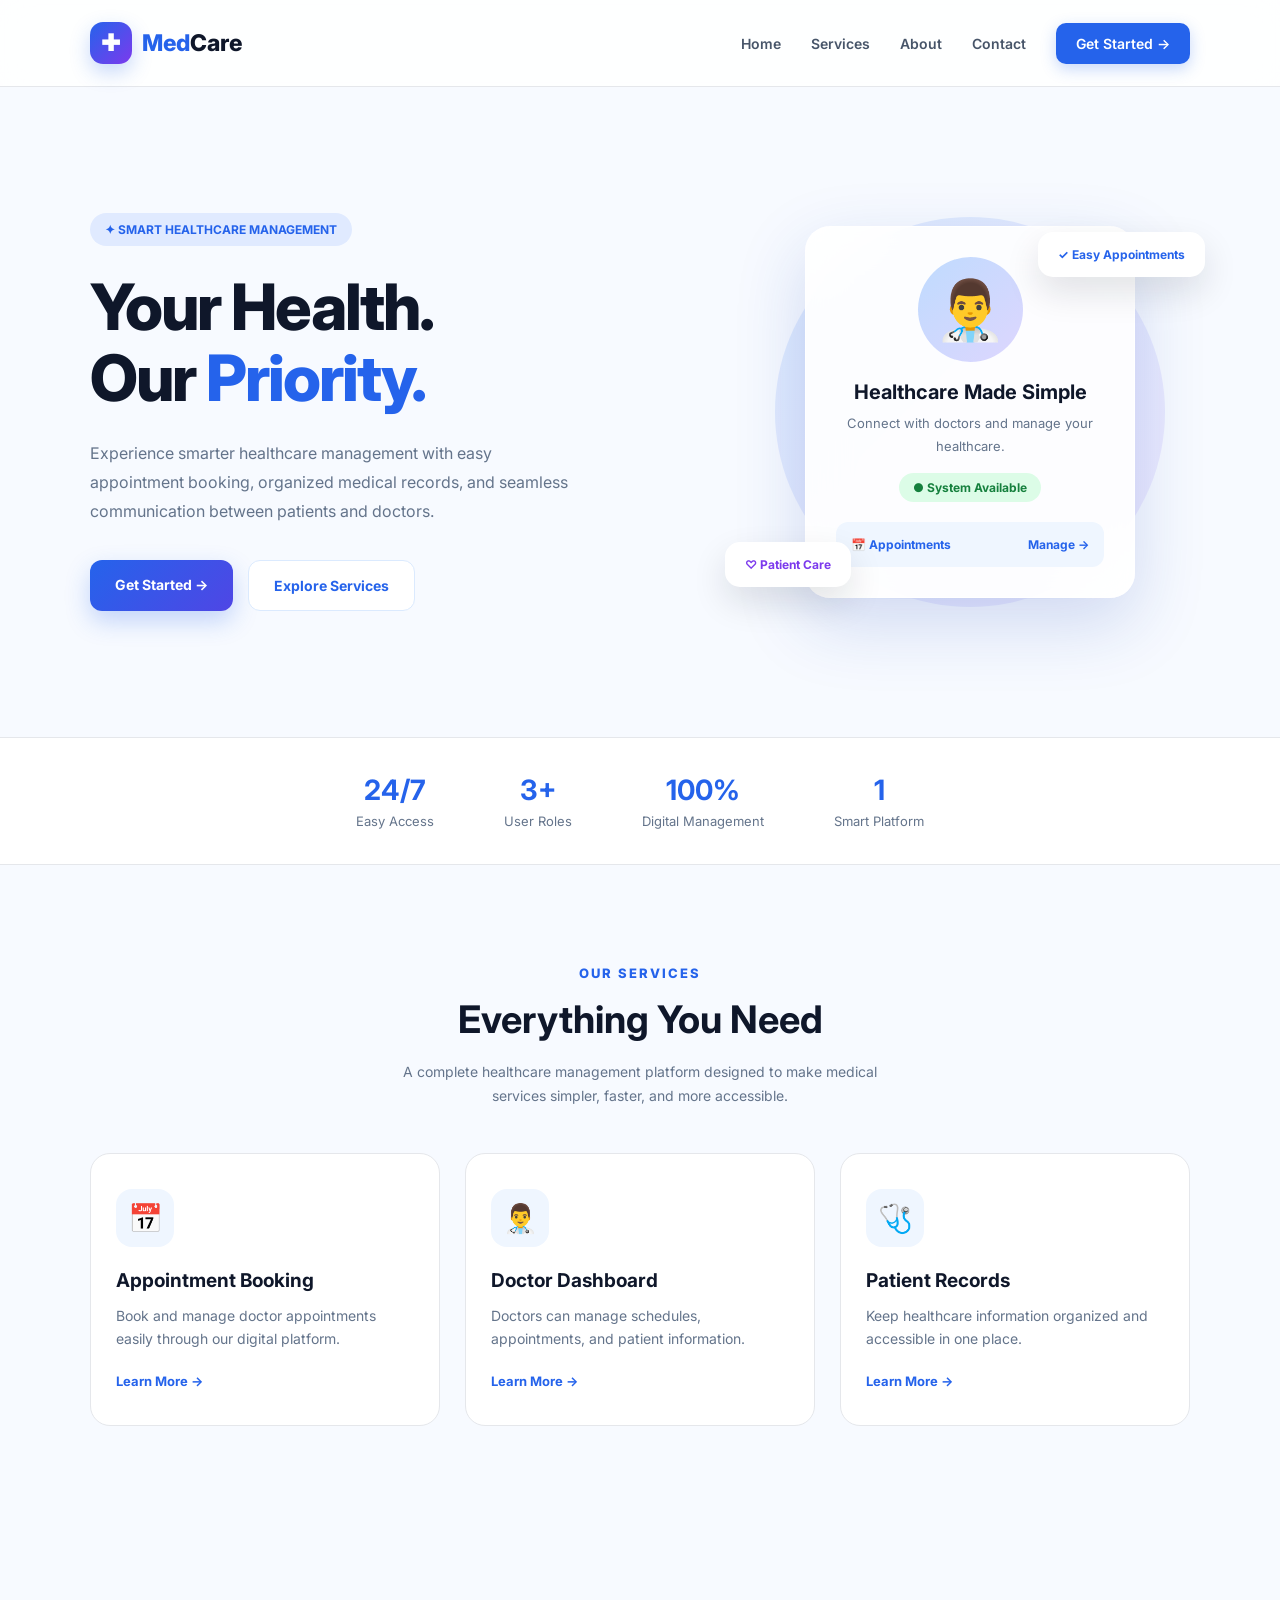
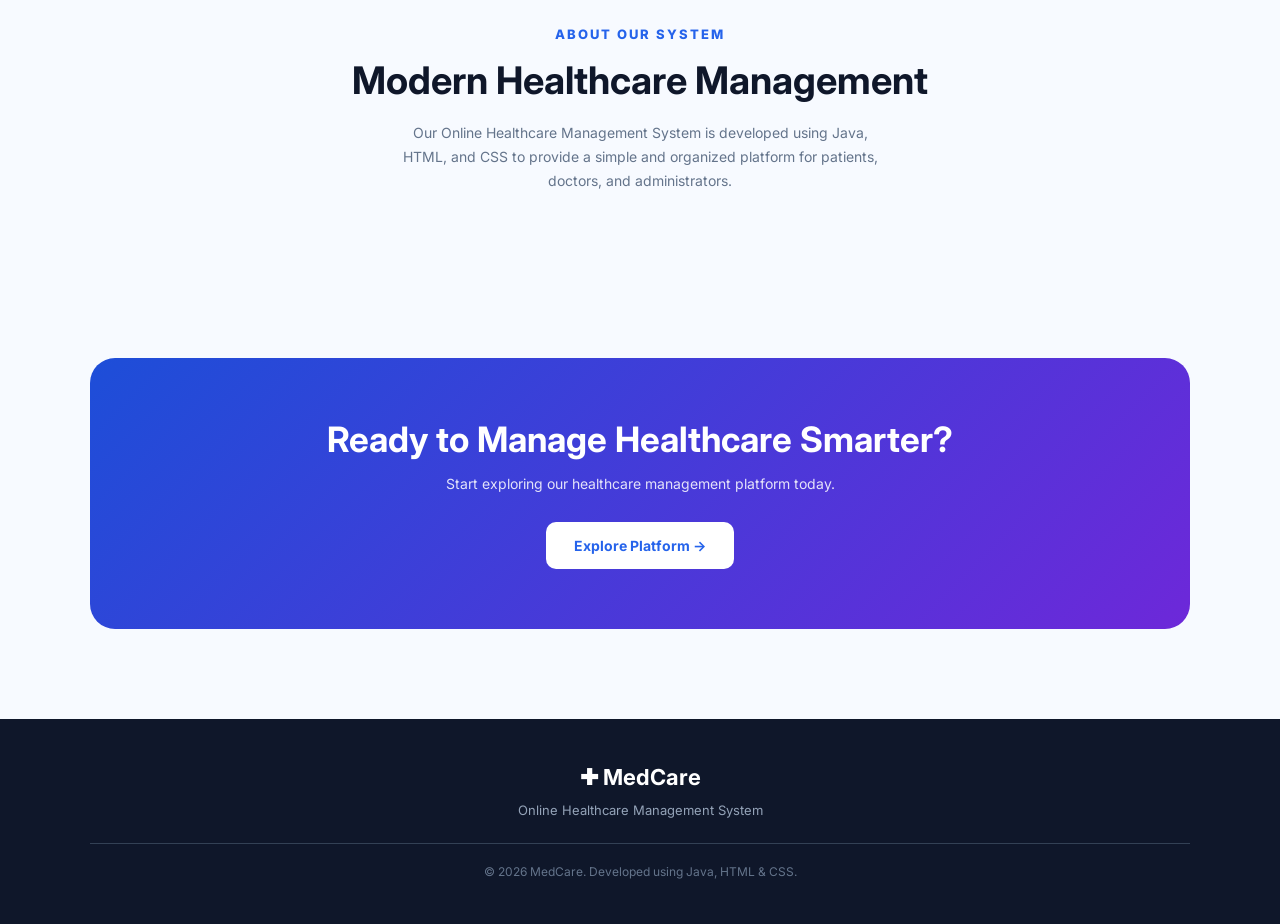
==== index.html @ 3d045054 "Add files via upload" ====
<!DOCTYPE html>
<html lang="en">

<head>

    <meta charset="UTF-8">

    <meta name="viewport" content="width=device-width, initial-scale=1.0">

    <title>MedCare | Online Healthcare Management</title>

    <link rel="preconnect" href="https://fonts.googleapis.com">

    <link rel="preconnect" href="https://fonts.gstatic.com" crossorigin>

    <link href="https://fonts.googleapis.com/css2?family=Inter:wght@400;500;600;700;800&display=swap" rel="stylesheet">

    <style>

        * {
            margin: 0;
            padding: 0;
            box-sizing: border-box;
        }

        html {
            scroll-behavior: smooth;
        }

        body {

            font-family: 'Inter', sans-serif;

            background: #f7faff;

            color: #172554;

            overflow-x: hidden;

        }

        /* NAVBAR */

        header {

            width: 100%;

            padding: 22px 7%;

            display: flex;

            justify-content: space-between;

            align-items: center;

            position: relative;

            z-index: 10;

            background: rgba(255,255,255,0.85);

            backdrop-filter: blur(15px);

            border-bottom: 1px solid #e5e7eb;

        }

        .logo {

            display: flex;

            align-items: center;

            gap: 10px;

            font-size: 23px;

            font-weight: 800;

            color: #2563eb;

        }

        .logo span {

            color: #0f172a;

        }

        .logo-icon {

            width: 42px;

            height: 42px;

            background: linear-gradient(135deg,#2563eb,#7c3aed);

            color: white;

            border-radius: 13px;

            display: flex;

            align-items: center;

            justify-content: center;

            font-size: 23px;

            box-shadow: 0 8px 20px rgba(37,99,235,0.25);

        }

        nav {

            display: flex;

            gap: 30px;

            align-items: center;

        }

        nav a {

            text-decoration: none;

            color: #475569;

            font-size: 14px;

            font-weight: 600;

            transition: 0.3s;

        }

        nav a:hover {

            color: #2563eb;

        }

        .nav-btn {

            background: #2563eb;

            color: white !important;

            padding: 12px 20px;

            border-radius: 10px;

            box-shadow: 0 5px 15px rgba(37,99,235,0.25);

        }

        .nav-btn:hover {

            transform: translateY(-2px);

            background: #1d4ed8;

        }

        /* HERO */

        .hero {

            min-height: 650px;

            padding: 90px 7%;

            display: flex;

            align-items: center;

            justify-content: space-between;

            position: relative;

            overflow: hidden;

        }

        .hero-content {

            max-width: 600px;

            z-index: 2;

            animation: fadeUp 1s ease;

        }

        .badge {

            display: inline-block;

            padding: 9px 15px;

            background: #e0eaff;

            color: #2563eb;

            border-radius: 30px;

            font-size: 12px;

            font-weight: 700;

            margin-bottom: 25px;

        }

        .hero h1 {

            font-size: clamp(38px,5vw,68px);

            line-height: 1.12;

            font-weight: 800;

            letter-spacing: -2px;

            color: #0f172a;

        }

        .hero h1 span {

            color: #2563eb;

        }

        .hero p {

            margin-top: 25px;

            font-size: 16px;

            line-height: 1.8;

            color: #64748b;

            max-width: 490px;

        }

        .hero-buttons {

            margin-top: 35px;

            display: flex;

            gap: 15px;

            flex-wrap: wrap;

        }

        .primary-btn {

            background: linear-gradient(135deg,#2563eb,#4f46e5);

            color: white;

            padding: 16px 25px;

            border-radius: 12px;

            text-decoration: none;

            font-size: 14px;

            font-weight: 700;

            box-shadow: 0 10px 25px rgba(37,99,235,0.25);

            transition: 0.3s;

        }

        .primary-btn:hover {

            transform: translateY(-4px);

            box-shadow: 0 15px 30px rgba(37,99,235,0.35);

        }

        .secondary-btn {

            background: white;

            color: #2563eb;

            border: 1px solid #dbeafe;

            padding: 16px 25px;

            border-radius: 12px;

            text-decoration: none;

            font-size: 14px;

            font-weight: 700;

            transition: 0.3s;

        }

        .secondary-btn:hover {

            transform: translateY(-4px);

            background: #eff6ff;

        }

        /* HERO VISUAL */

        .hero-visual {

            position: relative;

            width: 440px;

            height: 440px;

            display: flex;

            align-items: center;

            justify-content: center;

            animation: float 5s ease-in-out infinite;

        }

        .circle-bg {

            position: absolute;

            width: 390px;

            height: 390px;

            border-radius: 50%;

            background: linear-gradient(135deg,#dbeafe,#ede9fe);

        }

        .doctor-card {

            position: relative;

            width: 330px;

            background: rgba(255,255,255,0.9);

            backdrop-filter: blur(20px);

            padding: 30px;

            border-radius: 25px;

            box-shadow: 0 25px 70px rgba(30,64,175,0.18);

            text-align: center;

            z-index: 2;

            border: 1px solid rgba(255,255,255,0.8);

        }

        .doctor-avatar {

            width: 105px;

            height: 105px;

            margin: auto;

            border-radius: 50%;

            background: linear-gradient(135deg,#bfdbfe,#ddd6fe);

            display: flex;

            align-items: center;

            justify-content: center;

            font-size: 58px;

        }

        .doctor-card h3 {

            margin-top: 18px;

            font-size: 20px;

            color: #0f172a;

        }

        .doctor-card p {

            margin-top: 8px;

            color: #64748b;

            font-size: 13px;

        }

        .online {

            display: inline-block;

            margin-top: 15px;

            padding: 7px 14px;

            border-radius: 30px;

            background: #dcfce7;

            color: #15803d;

            font-size: 12px;

            font-weight: 700;

        }

        .appointment-mini {

            margin-top: 20px;

            background: #eff6ff;

            padding: 15px;

            border-radius: 12px;

            display: flex;

            justify-content: space-between;

            align-items: center;

            font-size: 12px;

            color: #2563eb;

            font-weight: 700;

        }

        /* FLOATING ELEMENTS */

        .floating-card {

            position: absolute;

            background: white;

            padding: 15px 20px;

            border-radius: 15px;

            box-shadow: 0 15px 35px rgba(15,23,42,0.12);

            font-size: 12px;

            font-weight: 700;

            z-index: 4;

            animation: floatSmall 4s ease-in-out infinite;

        }

        .floating-card.one {

            top: 40px;

            right: -15px;

            color: #2563eb;

        }

        .floating-card.two {

            bottom: 45px;

            left: -25px;

            color: #7c3aed;

            animation-delay: 1s;

        }

        /* STATS */

        .stats {

            display: flex;

            justify-content: center;

            gap: 70px;

            padding: 35px 7%;

            background: white;

            border-top: 1px solid #e5e7eb;

            border-bottom: 1px solid #e5e7eb;

            flex-wrap: wrap;

        }

        .stat {

            text-align: center;

        }

        .stat h2 {

            color: #2563eb;

            font-size: 28px;

        }

        .stat p {

            margin-top: 6px;

            color: #64748b;

            font-size: 13px;

        }

        /* SERVICES */

        .services {

            padding: 100px 7%;

            text-align: center;

        }

        .section-tag {

            color: #2563eb;

            font-size: 13px;

            font-weight: 800;

            letter-spacing: 2px;

            text-transform: uppercase;

        }

        .services h2 {

            margin-top: 15px;

            font-size: 38px;

            color: #0f172a;

        }

        .section-description {

            margin: 18px auto 45px;

            color: #64748b;

            max-width: 500px;

            line-height: 1.7;

            font-size: 14px;

        }

        .service-grid {

            display: grid;

            grid-template-columns: repeat(3,1fr);

            gap: 25px;

            max-width: 1100px;

            margin: auto;

        }

        .service-card {

            background: white;

            padding: 35px 25px;

            border-radius: 20px;

            border: 1px solid #e5e7eb;

            text-align: left;

            transition: 0.35s;

        }

        .service-card:hover {

            transform: translateY(-10px);

            box-shadow: 0 20px 45px rgba(37,99,235,0.12);

            border-color: #bfdbfe;

        }

        .service-icon {

            width: 58px;

            height: 58px;

            border-radius: 16px;

            background: #eff6ff;

            display: flex;

            align-items: center;

            justify-content: center;

            font-size: 28px;

            margin-bottom: 22px;

        }

        .service-card h3 {

            color: #0f172a;

            font-size: 19px;

            margin-bottom: 12px;

        }

        .service-card p {

            color: #64748b;

            font-size: 14px;

            line-height: 1.7;

        }

        .service-link {

            display: inline-block;

            margin-top: 22px;

            color: #2563eb;

            font-size: 13px;

            font-weight: 700;

        }

        /* CTA */

        .cta {

            margin: 20px 7% 90px;

            padding: 60px 30px;

            border-radius: 25px;

            background: linear-gradient(135deg,#1d4ed8,#6d28d9);

            text-align: center;

            color: white;

            position: relative;

            overflow: hidden;

        }

        .cta h2 {

            font-size: 35px;

            margin-bottom: 15px;

        }

        .cta p {

            font-size: 14px;

            opacity: 0.85;

            margin-bottom: 30px;

        }

        .cta a {

            display: inline-block;

            padding: 15px 28px;

            background: white;

            color: #2563eb;

            border-radius: 10px;

            text-decoration: none;

            font-weight: 700;

            font-size: 14px;

            transition: 0.3s;

        }

        .cta a:hover {

            transform: scale(1.05);

        }

        /* FOOTER */

        footer {

            background: #0f172a;

            color: white;

            padding: 45px 7%;

            text-align: center;

        }

        footer h3 {

            font-size: 22px;

            margin-bottom: 12px;

        }

        footer p {

            color: #94a3b8;

            font-size: 13px;

        }

        .footer-bottom {

            margin-top: 25px;

            padding-top: 20px;

            border-top: 1px solid #334155;

            font-size: 12px;

            color: #64748b;

        }

        /* ANIMATIONS */

        @keyframes fadeUp {

            from {

                opacity: 0;

                transform: translateY(30px);

            }

            to {

                opacity: 1;

                transform: translateY(0);

            }

        }

        @keyframes float {

            0%,100% {

                transform: translateY(0);

            }

            50% {

                transform: translateY(-15px);

            }

        }

        @keyframes floatSmall {

            0%,100% {

                transform: translateY(0);

            }

            50% {

                transform: translateY(-12px);

            }

        }

        /* RESPONSIVE */

        @media(max-width:900px) {

            .hero {

                flex-direction: column;

                text-align: center;

                gap: 50px;

                padding-top: 60px;

            }

            .hero-content {

                max-width: 650px;

            }

            .hero p {

                margin-left: auto;

                margin-right: auto;

            }

            .hero-buttons {

                justify-content: center;

            }

            .service-grid {

                grid-template-columns: repeat(2,1fr);

            }

            .hero-visual {

                width: 100%;

                max-width: 440px;

            }

        }

        @media(max-width:600px) {

            header {

                padding: 18px 5%;

            }

            nav {

                gap: 12px;

            }

            nav a:not(.nav-btn) {

                display: none;

            }

            .hero {

                padding: 60px 5%;

            }

            .hero h1 {

                font-size: 40px;

            }

            .hero-visual {

                transform: scale(0.8);

                margin: -40px 0;

            }

            .service-grid {

                grid-template-columns: 1fr;

            }

            .services {

                padding: 70px 5%;

            }

            .services h2 {

                font-size: 30px;

            }

            .stats {

                gap: 30px;

            }

            .cta {

                margin: 10px 5% 60px;

            }

            .cta h2 {

                font-size: 28px;

            }

        }

    </style>

</head>

<body>


<!-- NAVBAR -->

<header>

    <div class="logo">

        <div class="logo-icon">✚</div>

        <div>Med<span>Care</span></div>

    </div>

    <nav>

        <a href="#">Home</a>

        <a href="#services">Services</a>

        <a href="#about">About</a>

        <a href="#contact">Contact</a>

        <a href="#login" class="nav-btn">Get Started →</a>

    </nav>

</header>


<!-- HERO SECTION -->

<section class="hero">

    <div class="hero-content">

        <div class="badge">

            ✦ SMART HEALTHCARE MANAGEMENT

        </div>

        <h1>

            Your Health.<br>

            Our <span>Priority.</span>

        </h1>

        <p>

            Experience smarter healthcare management with easy appointment booking, organized medical records, and seamless communication between patients and doctors.

        </p>

        <div class="hero-buttons">

            <a href="#login" class="primary-btn">

                Get Started →

            </a>

            <a href="#services" class="secondary-btn">

                Explore Services

            </a>

        </div>

    </div>


    <!-- HERO VISUAL -->

    <div class="hero-visual">

        <div class="circle-bg"></div>

        <div class="floating-card one">

            ✓ Easy Appointments

        </div>

        <div class="floating-card two">

            ♡ Patient Care

        </div>

        <div class="doctor-card">

            <div class="doctor-avatar">

                👨‍⚕️

            </div>

            <h3>Healthcare Made Simple</h3>

            <p>Connect with doctors and manage your healthcare.</p>

            <div class="online">

                ● System Available

            </div>

            <div class="appointment-mini">

                <span>📅 Appointments</span>

                <span>Manage →</span>

            </div>

        </div>

    </div>

</section>


<!-- STATS -->

<section class="stats">

    <div class="stat">

        <h2>24/7</h2>

        <p>Easy Access</p>

    </div>

    <div class="stat">

        <h2>3+</h2>

        <p>User Roles</p>

    </div>

    <div class="stat">

        <h2>100%</h2>

        <p>Digital Management</p>

    </div>

    <div class="stat">

        <h2>1</h2>

        <p>Smart Platform</p>

    </div>

</section>


<!-- SERVICES -->

<section class="services" id="services">

    <div class="section-tag">

        OUR SERVICES

    </div>

    <h2>Everything You Need</h2>

    <p class="section-description">

        A complete healthcare management platform designed to make medical services simpler, faster, and more accessible.

    </p>


    <div class="service-grid">


        <div class="service-card">

            <div class="service-icon">📅</div>

            <h3>Appointment Booking</h3>

            <p>

                Book and manage doctor appointments easily through our digital platform.

            </p>

            <span class="service-link">Learn More →</span>

        </div>


        <div class="service-card">

            <div class="service-icon">👨‍⚕️</div>

            <h3>Doctor Dashboard</h3>

            <p>

                Doctors can manage schedules, appointments, and patient information.

            </p>

            <span class="service-link">Learn More →</span>

        </div>


        <div class="service-card">

            <div class="service-icon">🩺</div>

            <h3>Patient Records</h3>

            <p>

                Keep healthcare information organized and accessible in one place.

            </p>

            <span class="service-link">Learn More →</span>

        </div>


    </div>

</section>


<!-- ABOUT -->

<section class="services" id="about">

    <div class="section-tag">

        ABOUT OUR SYSTEM

    </div>

    <h2>Modern Healthcare Management</h2>

    <p class="section-description">

        Our Online Healthcare Management System is developed using Java, HTML, and CSS to provide a simple and organized platform for patients, doctors, and administrators.

    </p>

</section>


<!-- CTA -->

<section class="cta" id="login">

    <h2>Ready to Manage Healthcare Smarter?</h2>

    <p>

        Start exploring our healthcare management platform today.

    </p>

    <a href="#services">

        Explore Platform →

    </a>

</section>


<!-- FOOTER -->

<footer id="contact">

    <h3>✚ MedCare</h3>

    <p>

        Online Healthcare Management System

    </p>

    <div class="footer-bottom">

        © 2026 MedCare. Developed using Java, HTML & CSS.

    </div>

</footer>


</body>

</html>
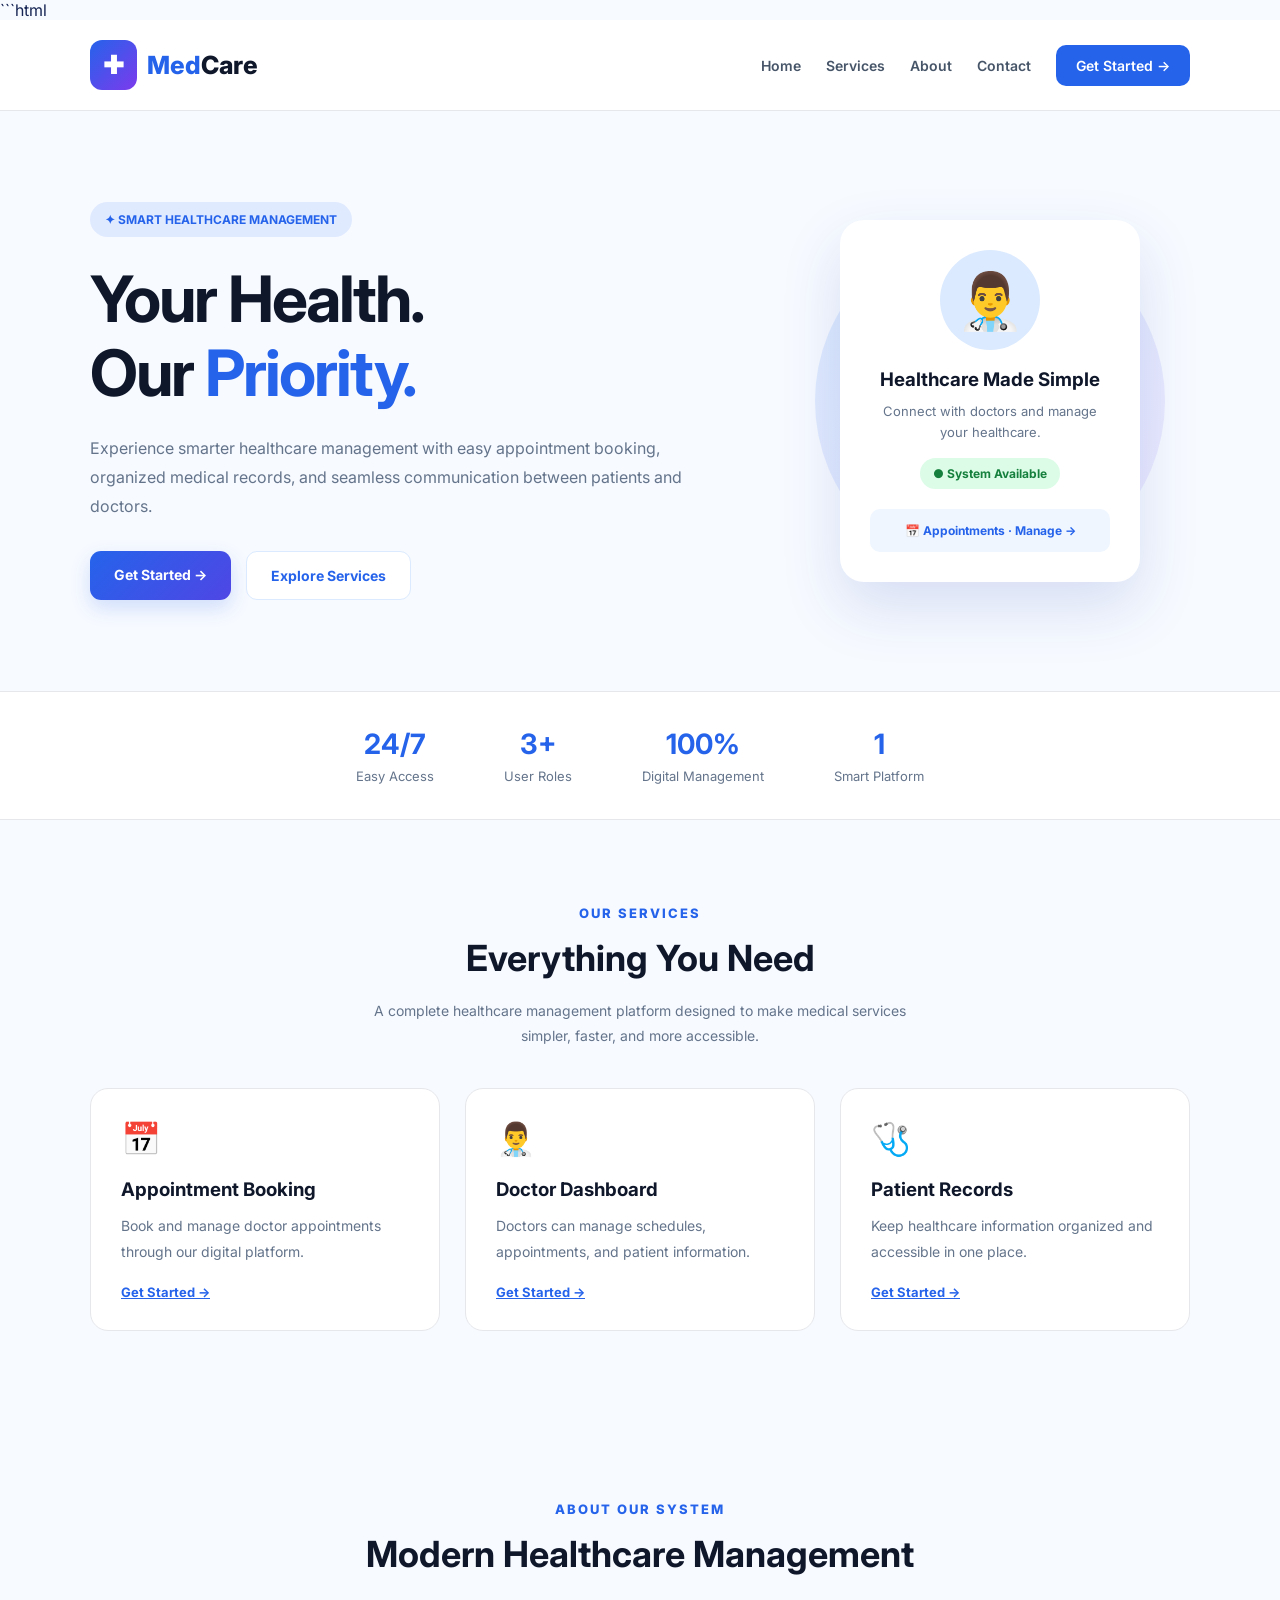
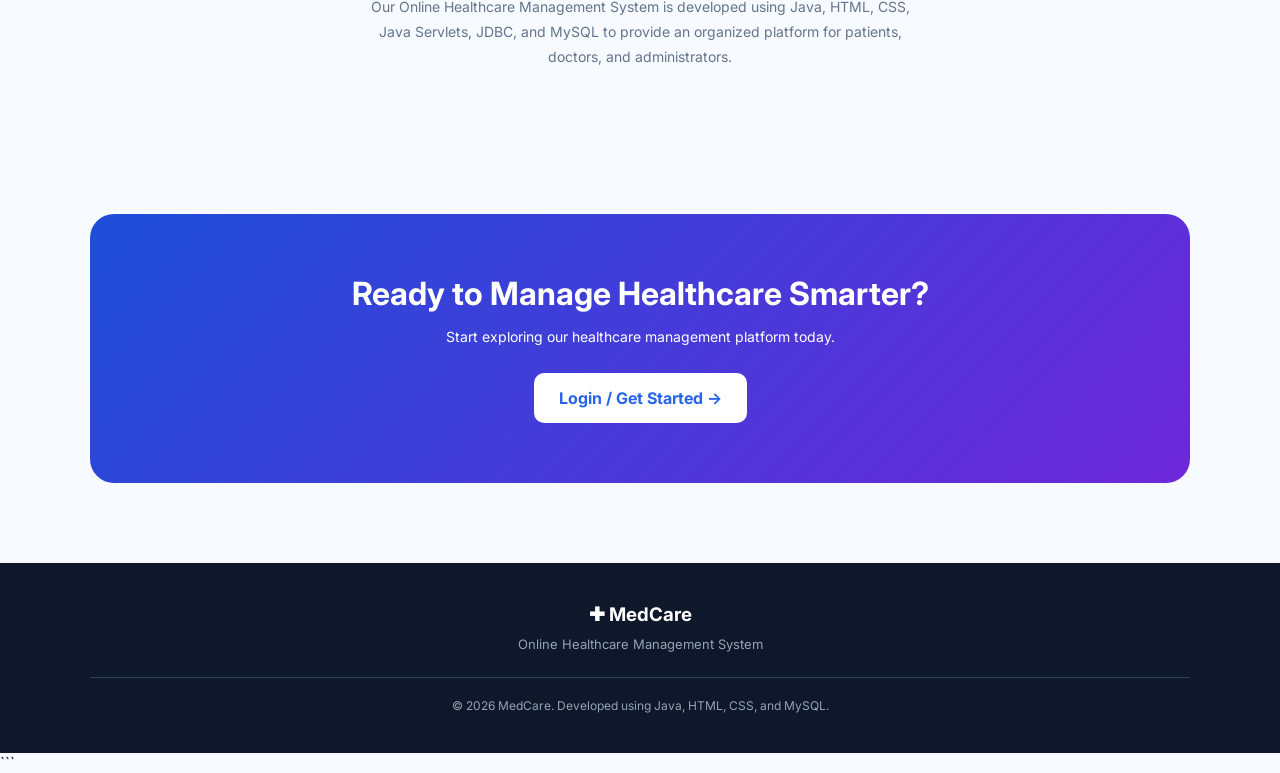
==== commit ac6ac3a9: "Complete healthcare system workflows and docs" ====
--- a/index.html
+++ b/index.html
@@ -1,1312 +1,508 @@
-<!DOCTYPE html>
-<html lang="en">
-
-<head>
-
-    <meta charset="UTF-8">
-
-    <meta name="viewport" content="width=device-width, initial-scale=1.0">
-
-    <title>MedCare | Online Healthcare Management</title>
-
-    <link rel="preconnect" href="https://fonts.googleapis.com">
-
-    <link rel="preconnect" href="https://fonts.gstatic.com" crossorigin>
-
-    <link href="https://fonts.googleapis.com/css2?family=Inter:wght@400;500;600;700;800&display=swap" rel="stylesheet">
-
-    <style>
-
-        * {
-            margin: 0;
-            padding: 0;
-            box-sizing: border-box;
-        }
-
-        html {
-            scroll-behavior: smooth;
-        }
-
-        body {
-
-            font-family: 'Inter', sans-serif;
-
-            background: #f7faff;
-
-            color: #172554;
-
-            overflow-x: hidden;
-
-        }
-
-        /* NAVBAR */
-
-        header {
-
-            width: 100%;
-
-            padding: 22px 7%;
-
-            display: flex;
-
-            justify-content: space-between;
-
-            align-items: center;
-
-            position: relative;
-
-            z-index: 10;
-
-            background: rgba(255,255,255,0.85);
-
-            backdrop-filter: blur(15px);
-
-            border-bottom: 1px solid #e5e7eb;
-
-        }
-
-        .logo {
-
-            display: flex;
-
-            align-items: center;
-
-            gap: 10px;
-
-            font-size: 23px;
-
-            font-weight: 800;
-
-            color: #2563eb;
-
-        }
-
-        .logo span {
-
-            color: #0f172a;
-
-        }
-
-        .logo-icon {
-
-            width: 42px;
-
-            height: 42px;
-
-            background: linear-gradient(135deg,#2563eb,#7c3aed);
-
-            color: white;
-
-            border-radius: 13px;
-
-            display: flex;
-
-            align-items: center;
-
-            justify-content: center;
-
-            font-size: 23px;
-
-            box-shadow: 0 8px 20px rgba(37,99,235,0.25);
-
-        }
-
-        nav {
-
-            display: flex;
-
-            gap: 30px;
-
-            align-items: center;
-
-        }
-
-        nav a {
-
-            text-decoration: none;
-
-            color: #475569;
-
-            font-size: 14px;
-
-            font-weight: 600;
-
-            transition: 0.3s;
-
-        }
-
-        nav a:hover {
-
-            color: #2563eb;
-
-        }
-
-        .nav-btn {
-
-            background: #2563eb;
-
-            color: white !important;
-
-            padding: 12px 20px;
-
-            border-radius: 10px;
-
-            box-shadow: 0 5px 15px rgba(37,99,235,0.25);
-
-        }
-
-        .nav-btn:hover {
-
-            transform: translateY(-2px);
-
-            background: #1d4ed8;
-
-        }
-
-        /* HERO */
-
-        .hero {
-
-            min-height: 650px;
-
-            padding: 90px 7%;
-
-            display: flex;
-
-            align-items: center;
-
-            justify-content: space-between;
-
-            position: relative;
-
-            overflow: hidden;
-
-        }
-
-        .hero-content {
-
-            max-width: 600px;
-
-            z-index: 2;
-
-            animation: fadeUp 1s ease;
-
-        }
-
-        .badge {
-
-            display: inline-block;
-
-            padding: 9px 15px;
-
-            background: #e0eaff;
-
-            color: #2563eb;
-
-            border-radius: 30px;
-
-            font-size: 12px;
-
-            font-weight: 700;
-
-            margin-bottom: 25px;
-
-        }
-
-        .hero h1 {
-
-            font-size: clamp(38px,5vw,68px);
-
-            line-height: 1.12;
-
-            font-weight: 800;
-
-            letter-spacing: -2px;
-
-            color: #0f172a;
-
-        }
-
-        .hero h1 span {
-
-            color: #2563eb;
-
-        }
-
-        .hero p {
-
-            margin-top: 25px;
-
-            font-size: 16px;
-
-            line-height: 1.8;
-
-            color: #64748b;
-
-            max-width: 490px;
-
-        }
-
-        .hero-buttons {
-
-            margin-top: 35px;
-
-            display: flex;
-
-            gap: 15px;
-
-            flex-wrap: wrap;
-
-        }
-
-        .primary-btn {
-
-            background: linear-gradient(135deg,#2563eb,#4f46e5);
-
-            color: white;
-
-            padding: 16px 25px;
-
-            border-radius: 12px;
-
-            text-decoration: none;
-
-            font-size: 14px;
-
-            font-weight: 700;
-
-            box-shadow: 0 10px 25px rgba(37,99,235,0.25);
-
-            transition: 0.3s;
-
-        }
-
-        .primary-btn:hover {
-
-            transform: translateY(-4px);
-
-            box-shadow: 0 15px 30px rgba(37,99,235,0.35);
-
-        }
-
-        .secondary-btn {
-
-            background: white;
-
-            color: #2563eb;
-
-            border: 1px solid #dbeafe;
-
-            padding: 16px 25px;
-
-            border-radius: 12px;
-
-            text-decoration: none;
-
-            font-size: 14px;
-
-            font-weight: 700;
-
-            transition: 0.3s;
-
-        }
-
-        .secondary-btn:hover {
-
-            transform: translateY(-4px);
-
-            background: #eff6ff;
-
-        }
-
-        /* HERO VISUAL */
-
-        .hero-visual {
-
-            position: relative;
-
-            width: 440px;
-
-            height: 440px;
-
-            display: flex;
-
-            align-items: center;
-
-            justify-content: center;
-
-            animation: float 5s ease-in-out infinite;
-
-        }
-
-        .circle-bg {
-
-            position: absolute;
-
-            width: 390px;
-
-            height: 390px;
-
-            border-radius: 50%;
-
-            background: linear-gradient(135deg,#dbeafe,#ede9fe);
-
-        }
-
-        .doctor-card {
-
-            position: relative;
-
-            width: 330px;
-
-            background: rgba(255,255,255,0.9);
-
-            backdrop-filter: blur(20px);
-
-            padding: 30px;
-
-            border-radius: 25px;
-
-            box-shadow: 0 25px 70px rgba(30,64,175,0.18);
-
-            text-align: center;
-
-            z-index: 2;
-
-            border: 1px solid rgba(255,255,255,0.8);
-
-        }
-
-        .doctor-avatar {
-
-            width: 105px;
-
-            height: 105px;
-
-            margin: auto;
-
-            border-radius: 50%;
-
-            background: linear-gradient(135deg,#bfdbfe,#ddd6fe);
-
-            display: flex;
-
-            align-items: center;
-
-            justify-content: center;
-
-            font-size: 58px;
-
-        }
-
-        .doctor-card h3 {
-
-            margin-top: 18px;
-
-            font-size: 20px;
-
-            color: #0f172a;
-
-        }
-
-        .doctor-card p {
-
-            margin-top: 8px;
-
-            color: #64748b;
-
-            font-size: 13px;
-
-        }
-
-        .online {
-
-            display: inline-block;
-
-            margin-top: 15px;
-
-            padding: 7px 14px;
-
-            border-radius: 30px;
-
-            background: #dcfce7;
-
-            color: #15803d;
-
-            font-size: 12px;
-
-            font-weight: 700;
-
-        }
-
-        .appointment-mini {
-
-            margin-top: 20px;
-
-            background: #eff6ff;
-
-            padding: 15px;
-
-            border-radius: 12px;
-
-            display: flex;
-
-            justify-content: space-between;
-
-            align-items: center;
-
-            font-size: 12px;
-
-            color: #2563eb;
-
-            font-weight: 700;
-
-        }
-
-        /* FLOATING ELEMENTS */
-
-        .floating-card {
-
-            position: absolute;
-
-            background: white;
-
-            padding: 15px 20px;
-
-            border-radius: 15px;
-
-            box-shadow: 0 15px 35px rgba(15,23,42,0.12);
-
-            font-size: 12px;
-
-            font-weight: 700;
-
-            z-index: 4;
-
-            animation: floatSmall 4s ease-in-out infinite;
-
-        }
-
-        .floating-card.one {
-
-            top: 40px;
-
-            right: -15px;
-
-            color: #2563eb;
-
-        }
-
-        .floating-card.two {
-
-            bottom: 45px;
-
-            left: -25px;
-
-            color: #7c3aed;
-
-            animation-delay: 1s;
-
-        }
-
-        /* STATS */
-
-        .stats {
-
-            display: flex;
-
-            justify-content: center;
-
-            gap: 70px;
-
-            padding: 35px 7%;
-
-            background: white;
-
-            border-top: 1px solid #e5e7eb;
-
-            border-bottom: 1px solid #e5e7eb;
-
-            flex-wrap: wrap;
-
-        }
-
-        .stat {
-
-            text-align: center;
-
-        }
-
-        .stat h2 {
-
-            color: #2563eb;
-
-            font-size: 28px;
-
-        }
-
-        .stat p {
-
-            margin-top: 6px;
-
-            color: #64748b;
-
-            font-size: 13px;
-
-        }
-
-        /* SERVICES */
-
-        .services {
-
-            padding: 100px 7%;
-
-            text-align: center;
-
-        }
-
-        .section-tag {
-
-            color: #2563eb;
-
-            font-size: 13px;
-
-            font-weight: 800;
-
-            letter-spacing: 2px;
-
-            text-transform: uppercase;
-
-        }
-
-        .services h2 {
-
-            margin-top: 15px;
-
-            font-size: 38px;
-
-            color: #0f172a;
-
-        }
-
-        .section-description {
-
-            margin: 18px auto 45px;
-
-            color: #64748b;
-
-            max-width: 500px;
-
-            line-height: 1.7;
-
-            font-size: 14px;
-
-        }
-
-        .service-grid {
-
-            display: grid;
-
-            grid-template-columns: repeat(3,1fr);
-
-            gap: 25px;
-
-            max-width: 1100px;
-
-            margin: auto;
-
-        }
-
-        .service-card {
-
-            background: white;
-
-            padding: 35px 25px;
-
-            border-radius: 20px;
-
-            border: 1px solid #e5e7eb;
-
-            text-align: left;
-
-            transition: 0.35s;
-
-        }
-
-        .service-card:hover {
-
-            transform: translateY(-10px);
-
-            box-shadow: 0 20px 45px rgba(37,99,235,0.12);
-
-            border-color: #bfdbfe;
-
-        }
-
-        .service-icon {
-
-            width: 58px;
-
-            height: 58px;
-
-            border-radius: 16px;
-
-            background: #eff6ff;
-
-            display: flex;
-
-            align-items: center;
-
-            justify-content: center;
-
-            font-size: 28px;
-
-            margin-bottom: 22px;
-
-        }
-
-        .service-card h3 {
-
-            color: #0f172a;
-
-            font-size: 19px;
-
-            margin-bottom: 12px;
-
-        }
-
-        .service-card p {
-
-            color: #64748b;
-
-            font-size: 14px;
-
-            line-height: 1.7;
-
-        }
-
-        .service-link {
-
-            display: inline-block;
-
-            margin-top: 22px;
-
-            color: #2563eb;
-
-            font-size: 13px;
-
-            font-weight: 700;
-
-        }
-
-        /* CTA */
-
-        .cta {
-
-            margin: 20px 7% 90px;
-
-            padding: 60px 30px;
-
-            border-radius: 25px;
-
-            background: linear-gradient(135deg,#1d4ed8,#6d28d9);
-
-            text-align: center;
-
-            color: white;
-
-            position: relative;
-
-            overflow: hidden;
-
-        }
-
-        .cta h2 {
-
-            font-size: 35px;
-
-            margin-bottom: 15px;
-
-        }
-
-        .cta p {
-
-            font-size: 14px;
-
-            opacity: 0.85;
-
-            margin-bottom: 30px;
-
-        }
-
-        .cta a {
-
-            display: inline-block;
-
-            padding: 15px 28px;
-
-            background: white;
-
-            color: #2563eb;
-
-            border-radius: 10px;
-
-            text-decoration: none;
-
-            font-weight: 700;
-
-            font-size: 14px;
-
-            transition: 0.3s;
-
-        }
-
-        .cta a:hover {
-
-            transform: scale(1.05);
-
-        }
-
-        /* FOOTER */
-
-        footer {
-
-            background: #0f172a;
-
-            color: white;
-
-            padding: 45px 7%;
-
-            text-align: center;
-
-        }
-
-        footer h3 {
-
-            font-size: 22px;
-
-            margin-bottom: 12px;
-
-        }
-
-        footer p {
-
-            color: #94a3b8;
-
-            font-size: 13px;
-
-        }
-
-        .footer-bottom {
-
-            margin-top: 25px;
-
-            padding-top: 20px;
-
-            border-top: 1px solid #334155;
-
-            font-size: 12px;
-
-            color: #64748b;
-
-        }
-
-        /* ANIMATIONS */
-
-        @keyframes fadeUp {
-
-            from {
-
-                opacity: 0;
-
-                transform: translateY(30px);
-
-            }
-
-            to {
-
-                opacity: 1;
-
-                transform: translateY(0);
-
-            }
-
-        }
-
-        @keyframes float {
-
-            0%,100% {
-
-                transform: translateY(0);
-
-            }
-
-            50% {
-
-                transform: translateY(-15px);
-
-            }
-
-        }
-
-        @keyframes floatSmall {
-
-            0%,100% {
-
-                transform: translateY(0);
-
-            }
-
-            50% {
-
-                transform: translateY(-12px);
-
-            }
-
-        }
-
-        /* RESPONSIVE */
-
-        @media(max-width:900px) {
-
-            .hero {
-
-                flex-direction: column;
-
-                text-align: center;
-
-                gap: 50px;
-
-                padding-top: 60px;
-
-            }
-
-            .hero-content {
-
-                max-width: 650px;
-
-            }
-
-            .hero p {
-
-                margin-left: auto;
-
-                margin-right: auto;
-
-            }
-
-            .hero-buttons {
-
-                justify-content: center;
-
-            }
-
-            .service-grid {
-
-                grid-template-columns: repeat(2,1fr);
-
-            }
-
-            .hero-visual {
-
-                width: 100%;
-
-                max-width: 440px;
-
-            }
-
-        }
-
-        @media(max-width:600px) {
-
-            header {
-
-                padding: 18px 5%;
-
-            }
-
-            nav {
-
-                gap: 12px;
-
-            }
-
-            nav a:not(.nav-btn) {
-
-                display: none;
-
-            }
-
-            .hero {
-
-                padding: 60px 5%;
-
-            }
-
-            .hero h1 {
-
-                font-size: 40px;
-
-            }
-
-            .hero-visual {
-
-                transform: scale(0.8);
-
-                margin: -40px 0;
-
-            }
-
-            .service-grid {
-
-                grid-template-columns: 1fr;
-
-            }
-
-            .services {
-
-                padding: 70px 5%;
-
-            }
-
-            .services h2 {
-
-                font-size: 30px;
-
-            }
-
-            .stats {
-
-                gap: 30px;
-
-            }
-
-            .cta {
-
-                margin: 10px 5% 60px;
-
-            }
-
-            .cta h2 {
-
-                font-size: 28px;
-
-            }
-
-        }
-
-    </style>
-
-</head>
-
-<body>
-
-
-<!-- NAVBAR -->
-
-<header>
-
-    <div class="logo">
-
-        <div class="logo-icon">✚</div>
-
-        <div>Med<span>Care</span></div>
-
-    </div>
-
-    <nav>
-
-        <a href="#">Home</a>
-
-        <a href="#services">Services</a>
-
-        <a href="#about">About</a>
-
-        <a href="#contact">Contact</a>
-
-        <a href="#login" class="nav-btn">Get Started →</a>
-
-    </nav>
-
-</header>
-
-
-<!-- HERO SECTION -->
-
-<section class="hero">
-
-    <div class="hero-content">
-
-        <div class="badge">
-
-            ✦ SMART HEALTHCARE MANAGEMENT
-
-        </div>
-
-        <h1>
-
-            Your Health.<br>
-
-            Our <span>Priority.</span>
-
-        </h1>
-
-        <p>
-
-            Experience smarter healthcare management with easy appointment booking, organized medical records, and seamless communication between patients and doctors.
-
-        </p>
-
-        <div class="hero-buttons">
-
-            <a href="#login" class="primary-btn">
-
-                Get Started →
-
-            </a>
-
-            <a href="#services" class="secondary-btn">
-
-                Explore Services
-
-            </a>
-
-        </div>
-
-    </div>
-
-
-    <!-- HERO VISUAL -->
-
-    <div class="hero-visual">
-
-        <div class="circle-bg"></div>
-
-        <div class="floating-card one">
-
-            ✓ Easy Appointments
-
-        </div>
-
-        <div class="floating-card two">
-
-            ♡ Patient Care
-
-        </div>
-
-        <div class="doctor-card">
-
-            <div class="doctor-avatar">
-
-                👨‍⚕️
-
-            </div>
-
-            <h3>Healthcare Made Simple</h3>
-
-            <p>Connect with doctors and manage your healthcare.</p>
-
-            <div class="online">
-
-                ● System Available
-
-            </div>
-
-            <div class="appointment-mini">
-
-                <span>📅 Appointments</span>
-
-                <span>Manage →</span>
-
-            </div>
-
-        </div>
-
-    </div>
-
-</section>
-
-
-<!-- STATS -->
-
-<section class="stats">
-
-    <div class="stat">
-
-        <h2>24/7</h2>
-
-        <p>Easy Access</p>
-
-    </div>
-
-    <div class="stat">
-
-        <h2>3+</h2>
-
-        <p>User Roles</p>
-
-    </div>
-
-    <div class="stat">
-
-        <h2>100%</h2>
-
-        <p>Digital Management</p>
-
-    </div>
-
-    <div class="stat">
-
-        <h2>1</h2>
-
-        <p>Smart Platform</p>
-
-    </div>
-
-</section>
-
-
-<!-- SERVICES -->
-
-<section class="services" id="services">
-
-    <div class="section-tag">
-
-        OUR SERVICES
-
-    </div>
-
-    <h2>Everything You Need</h2>
-
-    <p class="section-description">
-
-        A complete healthcare management platform designed to make medical services simpler, faster, and more accessible.
-
-    </p>
-
-
-    <div class="service-grid">
-
-
-        <div class="service-card">
-
-            <div class="service-icon">📅</div>
-
-            <h3>Appointment Booking</h3>
-
-            <p>
-
-                Book and manage doctor appointments easily through our digital platform.
-
-            </p>
-
-            <span class="service-link">Learn More →</span>
-
-        </div>
-
-
-        <div class="service-card">
-
-            <div class="service-icon">👨‍⚕️</div>
-
-            <h3>Doctor Dashboard</h3>
-
-            <p>
-
-                Doctors can manage schedules, appointments, and patient information.
-
-            </p>
-
-            <span class="service-link">Learn More →</span>
-
-        </div>
-
-
-        <div class="service-card">
-
-            <div class="service-icon">🩺</div>
-
-            <h3>Patient Records</h3>
-
-            <p>
-
-                Keep healthcare information organized and accessible in one place.
-
-            </p>
-
-            <span class="service-link">Learn More →</span>
-
-        </div>
-
-
-    </div>
-
-</section>
-
-
-<!-- ABOUT -->
-
-<section class="services" id="about">
-
-    <div class="section-tag">
-
-        ABOUT OUR SYSTEM
-
-    </div>
-
-    <h2>Modern Healthcare Management</h2>
-
-    <p class="section-description">
-
-        Our Online Healthcare Management System is developed using Java, HTML, and CSS to provide a simple and organized platform for patients, doctors, and administrators.
-
-    </p>
-
-</section>
-
-
-<!-- CTA -->
-
-<section class="cta" id="login">
-
-    <h2>Ready to Manage Healthcare Smarter?</h2>
-
-    <p>
-
-        Start exploring our healthcare management platform today.
-
-    </p>
-
-    <a href="#services">
-
-        Explore Platform →
-
-    </a>
-
-</section>
-
-
-<!-- FOOTER -->
-
-<footer id="contact">
-
-    <h3>✚ MedCare</h3>
-
-    <p>
-
-        Online Healthcare Management System
-
-    </p>
-
-    <div class="footer-bottom">
-
-        © 2026 MedCare. Developed using Java, HTML & CSS.
-
-    </div>
-
-</footer>
-
-
-</body>
-
-</html>+```html
+<!DOCTYPE html>
+<html lang="en">
+<head>
+    <meta charset="UTF-8">
+    <meta name="viewport" content="width=device-width, initial-scale=1.0">
+    <title>MedCare | Online Healthcare Management</title>
+    <link href="https://fonts.googleapis.com/css2?family=Inter:wght@400;500;600;700;800&display=swap" rel="stylesheet">
+
+    <style>
+        * {
+            margin: 0;
+            padding: 0;
+            box-sizing: border-box;
+        }
+
+        html { scroll-behavior: smooth; }
+
+        body {
+            font-family: 'Inter', sans-serif;
+            background: #f7faff;
+            color: #172554;
+            overflow-x: hidden;
+        }
+
+        header {
+            padding: 20px 7%;
+            display: flex;
+            justify-content: space-between;
+            align-items: center;
+            background: white;
+            border-bottom: 1px solid #e5e7eb;
+            position: sticky;
+            top: 0;
+            z-index: 10;
+        }
+
+        .logo {
+            display: flex;
+            align-items: center;
+            gap: 10px;
+            font-size: 25px;
+            font-weight: 800;
+            color: #2563eb;
+        }
+
+        .logo-icon {
+            background: linear-gradient(135deg, #2563eb, #7c3aed);
+            color: white;
+            padding: 10px 13px;
+            border-radius: 12px;
+        }
+
+        .logo span { color: #0f172a; }
+
+        nav {
+            display: flex;
+            align-items: center;
+            gap: 25px;
+        }
+
+        nav a {
+            text-decoration: none;
+            color: #475569;
+            font-size: 14px;
+            font-weight: 600;
+        }
+
+        nav a:hover { color: #2563eb; }
+
+        .nav-btn {
+            background: #2563eb;
+            color: white !important;
+            padding: 12px 20px;
+            border-radius: 10px;
+        }
+
+        .hero {
+            min-height: 580px;
+            padding: 80px 7%;
+            display: flex;
+            justify-content: space-between;
+            align-items: center;
+            gap: 40px;
+        }
+
+        .hero-content { max-width: 600px; }
+
+        .badge {
+            display: inline-block;
+            background: #e0eaff;
+            color: #2563eb;
+            padding: 10px 15px;
+            border-radius: 30px;
+            font-size: 12px;
+            font-weight: 700;
+            margin-bottom: 25px;
+        }
+
+        h1 {
+            font-size: clamp(40px, 5vw, 68px);
+            line-height: 1.15;
+            letter-spacing: -2px;
+            color: #0f172a;
+        }
+
+        h1 span { color: #2563eb; }
+
+        .hero-content > p {
+            margin-top: 25px;
+            font-size: 16px;
+            line-height: 1.8;
+            color: #64748b;
+        }
+
+        .hero-buttons {
+            display: flex;
+            gap: 15px;
+            margin-top: 30px;
+            flex-wrap: wrap;
+        }
+
+        .primary-btn, .secondary-btn {
+            display: inline-block;
+            padding: 15px 24px;
+            border-radius: 11px;
+            text-decoration: none;
+            font-size: 14px;
+            font-weight: 700;
+            transition: 0.3s;
+        }
+
+        .primary-btn {
+            background: linear-gradient(135deg, #2563eb, #4f46e5);
+            color: white;
+            box-shadow: 0 8px 20px #2563eb30;
+        }
+
+        .secondary-btn {
+            background: white;
+            color: #2563eb;
+            border: 1px solid #dbeafe;
+        }
+
+        .primary-btn:hover, .secondary-btn:hover {
+            transform: translateY(-3px);
+        }
+
+        .hero-visual {
+            width: 400px;
+            min-width: 300px;
+            height: 400px;
+            display: flex;
+            align-items: center;
+            justify-content: center;
+            position: relative;
+        }
+
+        .circle-bg {
+            position: absolute;
+            width: 350px;
+            height: 350px;
+            border-radius: 50%;
+            background: linear-gradient(135deg, #dbeafe, #ede9fe);
+        }
+
+        .doctor-card {
+            z-index: 1;
+            position: relative;
+            width: 300px;
+            background: white;
+            padding: 30px;
+            border-radius: 24px;
+            text-align: center;
+            box-shadow: 0 25px 60px #1e40af25;
+        }
+
+        .doctor-avatar {
+            width: 100px;
+            height: 100px;
+            margin: auto;
+            border-radius: 50%;
+            background: #dbeafe;
+            display: grid;
+            place-items: center;
+            font-size: 55px;
+        }
+
+        .doctor-card h3 {
+            margin-top: 18px;
+            color: #0f172a;
+        }
+
+        .doctor-card p {
+            margin-top: 10px;
+            font-size: 13px;
+            color: #64748b;
+            line-height: 1.6;
+        }
+
+        .online {
+            display: inline-block;
+            margin-top: 15px;
+            padding: 8px 13px;
+            border-radius: 30px;
+            background: #dcfce7;
+            color: #15803d;
+            font-size: 12px;
+            font-weight: 700;
+        }
+
+        .appointment-mini {
+            margin-top: 20px;
+            padding: 14px;
+            border-radius: 10px;
+            background: #eff6ff;
+            color: #2563eb;
+            font-size: 12px;
+            font-weight: 700;
+        }
+
+        .stats {
+            display: flex;
+            justify-content: center;
+            gap: 70px;
+            flex-wrap: wrap;
+            padding: 35px 7%;
+            background: white;
+            border-top: 1px solid #e5e7eb;
+            border-bottom: 1px solid #e5e7eb;
+        }
+
+        .stat { text-align: center; }
+        .stat h2 { color: #2563eb; font-size: 28px; }
+        .stat p { margin-top: 7px; color: #64748b; font-size: 13px; }
+
+        .services {
+            padding: 85px 7%;
+            text-align: center;
+        }
+
+        .section-tag {
+            color: #2563eb;
+            font-size: 13px;
+            font-weight: 800;
+            letter-spacing: 2px;
+        }
+
+        .services h2 {
+            margin-top: 15px;
+            font-size: 36px;
+            color: #0f172a;
+        }
+
+        .section-description {
+            max-width: 550px;
+            margin: 18px auto 40px;
+            color: #64748b;
+            line-height: 1.8;
+            font-size: 14px;
+        }
+
+        .service-grid {
+            display: grid;
+            grid-template-columns: repeat(3, 1fr);
+            gap: 25px;
+            max-width: 1100px;
+            margin: auto;
+        }
+
+        .service-card {
+            background: white;
+            padding: 30px;
+            border: 1px solid #e5e7eb;
+            border-radius: 18px;
+            text-align: left;
+            transition: 0.3s;
+        }
+
+        .service-card:hover {
+            transform: translateY(-7px);
+            box-shadow: 0 15px 40px #2563eb18;
+        }
+
+        .service-icon {
+            font-size: 32px;
+            margin-bottom: 20px;
+        }
+
+        .service-card h3 {
+            color: #0f172a;
+            margin-bottom: 12px;
+        }
+
+        .service-card p {
+            color: #64748b;
+            font-size: 14px;
+            line-height: 1.8;
+        }
+
+        .service-link {
+            display: inline-block;
+            margin-top: 20px;
+            color: #2563eb;
+            font-size: 13px;
+            font-weight: 700;
+        }
+
+        .cta {
+            margin: 20px 7% 80px;
+            padding: 60px 25px;
+            border-radius: 24px;
+            background: linear-gradient(135deg, #1d4ed8, #6d28d9);
+            color: white;
+            text-align: center;
+        }
+
+        .cta h2 { font-size: 32px; margin-bottom: 15px; }
+        .cta p { margin-bottom: 28px; font-size: 14px; }
+
+        .cta a {
+            display: inline-block;
+            padding: 15px 25px;
+            border-radius: 10px;
+            background: white;
+            color: #2563eb;
+            text-decoration: none;
+            font-weight: 700;
+        }
+
+        footer {
+            background: #0f172a;
+            color: white;
+            padding: 40px 7%;
+            text-align: center;
+        }
+
+        footer p {
+            margin-top: 10px;
+            color: #94a3b8;
+            font-size: 13px;
+        }
+
+        .footer-bottom {
+            margin-top: 25px;
+            padding-top: 20px;
+            border-top: 1px solid #334155;
+            color: #94a3b8;
+            font-size: 12px;
+        }
+
+        @media (max-width: 900px) {
+            .hero {
+                flex-direction: column;
+                text-align: center;
+            }
+
+            .hero-content { max-width: 650px; }
+            .hero-buttons { justify-content: center; }
+            .service-grid { grid-template-columns: repeat(2, 1fr); }
+        }
+
+        @media (max-width: 600px) {
+            header { padding: 16px 5%; }
+            nav { gap: 12px; }
+            nav a:not(.nav-btn) { display: none; }
+            .hero { padding: 55px 5%; }
+            .hero-visual { width: 100%; min-width: 0; }
+            .circle-bg { width: 290px; height: 290px; }
+            .doctor-card { width: 270px; }
+            .service-grid { grid-template-columns: 1fr; }
+            .services { padding: 65px 5%; }
+            .services h2 { font-size: 29px; }
+            .stats { gap: 28px; }
+            .cta { margin: 10px 5% 55px; }
+            .cta h2 { font-size: 26px; }
+        }
+    </style>
+</head>
+
+<body>
+
+<header>
+    <div class="logo">
+        <div class="logo-icon">✚</div>
+        <div>Med<span>Care</span></div>
+    </div>
+
+    <nav>
+        <a href="index.html">Home</a>
+        <a href="#services">Services</a>
+        <a href="#about">About</a>
+        <a href="#contact">Contact</a>
+        <a href="login.html" class="nav-btn">Get Started →</a>
+    </nav>
+</header>
+
+<section class="hero">
+    <div class="hero-content">
+        <div class="badge">✦ SMART HEALTHCARE MANAGEMENT</div>
+
+        <h1>Your Health.<br>Our <span>Priority.</span></h1>
+
+        <p>
+            Experience smarter healthcare management with easy appointment
+            booking, organized medical records, and seamless communication
+            between patients and doctors.
+        </p>
+
+        <div class="hero-buttons">
+            <a href="login.html" class="primary-btn">Get Started →</a>
+            <a href="#services" class="secondary-btn">Explore Services</a>
+        </div>
+    </div>
+
+    <div class="hero-visual">
+        <div class="circle-bg"></div>
+
+        <div class="doctor-card">
+            <div class="doctor-avatar">👨‍⚕️</div>
+            <h3>Healthcare Made Simple</h3>
+            <p>Connect with doctors and manage your healthcare.</p>
+            <div class="online">● System Available</div>
+            <div class="appointment-mini">📅 Appointments · Manage →</div>
+        </div>
+    </div>
+</section>
+
+<section class="stats">
+    <div class="stat">
+        <h2>24/7</h2>
+        <p>Easy Access</p>
+    </div>
+    <div class="stat">
+        <h2>3+</h2>
+        <p>User Roles</p>
+    </div>
+    <div class="stat">
+        <h2>100%</h2>
+        <p>Digital Management</p>
+    </div>
+    <div class="stat">
+        <h2>1</h2>
+        <p>Smart Platform</p>
+    </div>
+</section>
+
+<section class="services" id="services">
+    <div class="section-tag">OUR SERVICES</div>
+    <h2>Everything You Need</h2>
+
+    <p class="section-description">
+        A complete healthcare management platform designed to make medical
+        services simpler, faster, and more accessible.
+    </p>
+
+    <div class="service-grid">
+        <div class="service-card">
+            <div class="service-icon">📅</div>
+            <h3>Appointment Booking</h3>
+            <p>Book and manage doctor appointments through our digital platform.</p>
+            <a class="service-link" href="login.html">Get Started →</a>
+        </div>
+
+        <div class="service-card">
+            <div class="service-icon">👨‍⚕️</div>
+            <h3>Doctor Dashboard</h3>
+            <p>Doctors can manage schedules, appointments, and patient information.</p>
+            <a class="service-link" href="login.html">Get Started →</a>
+        </div>
+
+        <div class="service-card">
+            <div class="service-icon">🩺</div>
+            <h3>Patient Records</h3>
+            <p>Keep healthcare information organized and accessible in one place.</p>
+            <a class="service-link" href="login.html">Get Started →</a>
+        </div>
+    </div>
+</section>
+
+<section class="services" id="about">
+    <div class="section-tag">ABOUT OUR SYSTEM</div>
+    <h2>Modern Healthcare Management</h2>
+
+    <p class="section-description">
+        Our Online Healthcare Management System is developed using Java,
+        HTML, CSS, Java Servlets, JDBC, and MySQL to provide an organized
+        platform for patients, doctors, and administrators.
+    </p>
+</section>
+
+<section class="cta">
+    <h2>Ready to Manage Healthcare Smarter?</h2>
+    <p>Start exploring our healthcare management platform today.</p>
+    <a href="login.html">Login / Get Started →</a>
+</section>
+
+<footer id="contact">
+    <h3>✚ MedCare</h3>
+    <p>Online Healthcare Management System</p>
+    <div class="footer-bottom">
+        © 2026 MedCare. Developed using Java, HTML, CSS, and MySQL.
+    </div>
+</footer>
+
+</body>
+</html>
+```
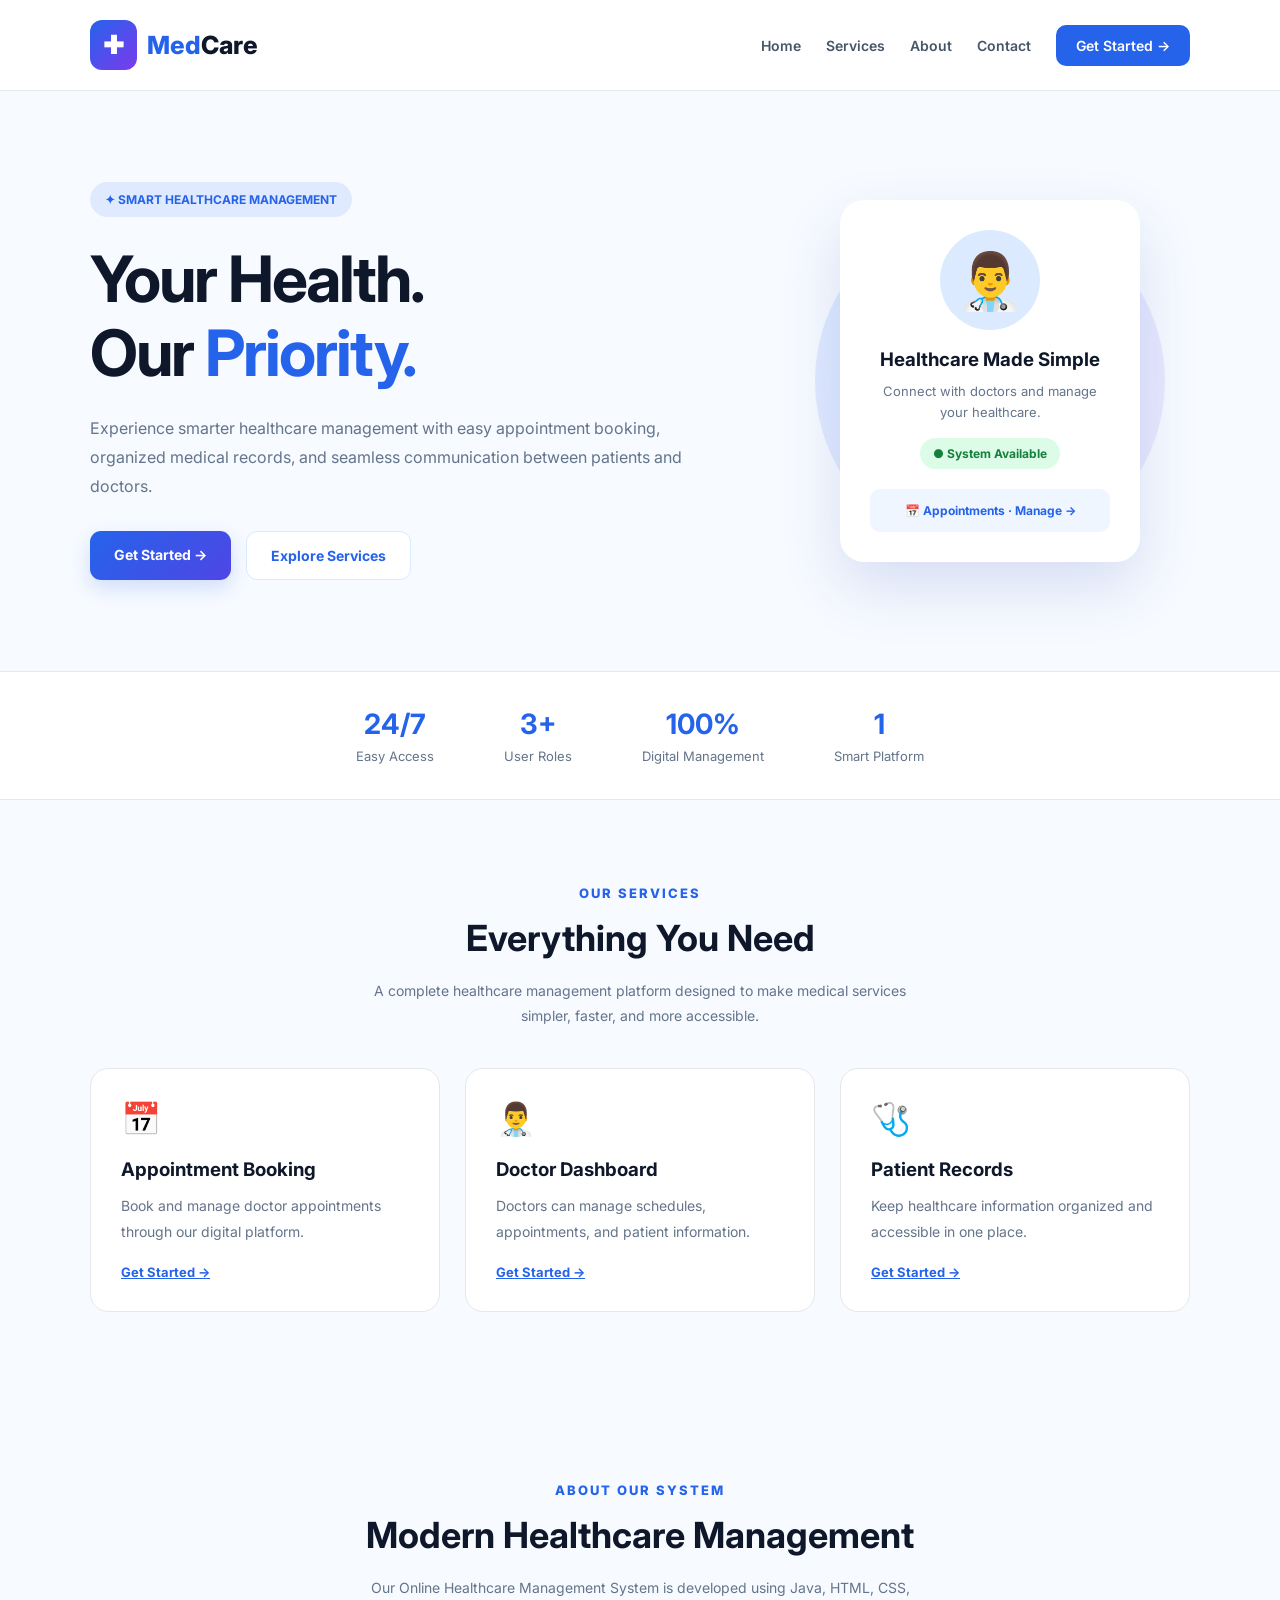
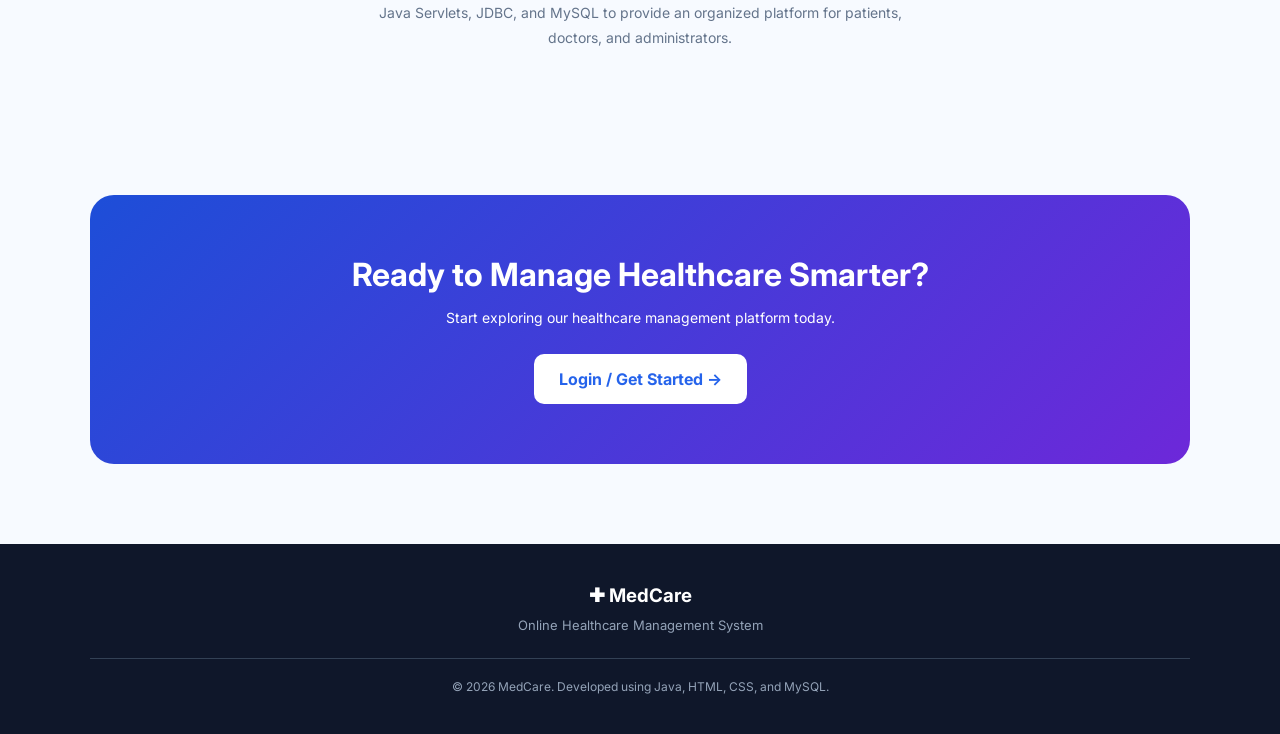
==== commit 2279dc4b: "Remove Markdown fences from homepage HTML" ====
--- a/index.html
+++ b/index.html
@@ -1,4 +1,3 @@
-```html
 <!DOCTYPE html>
 <html lang="en">
 <head>
@@ -505,4 +504,3 @@
 
 </body>
 </html>
-```
